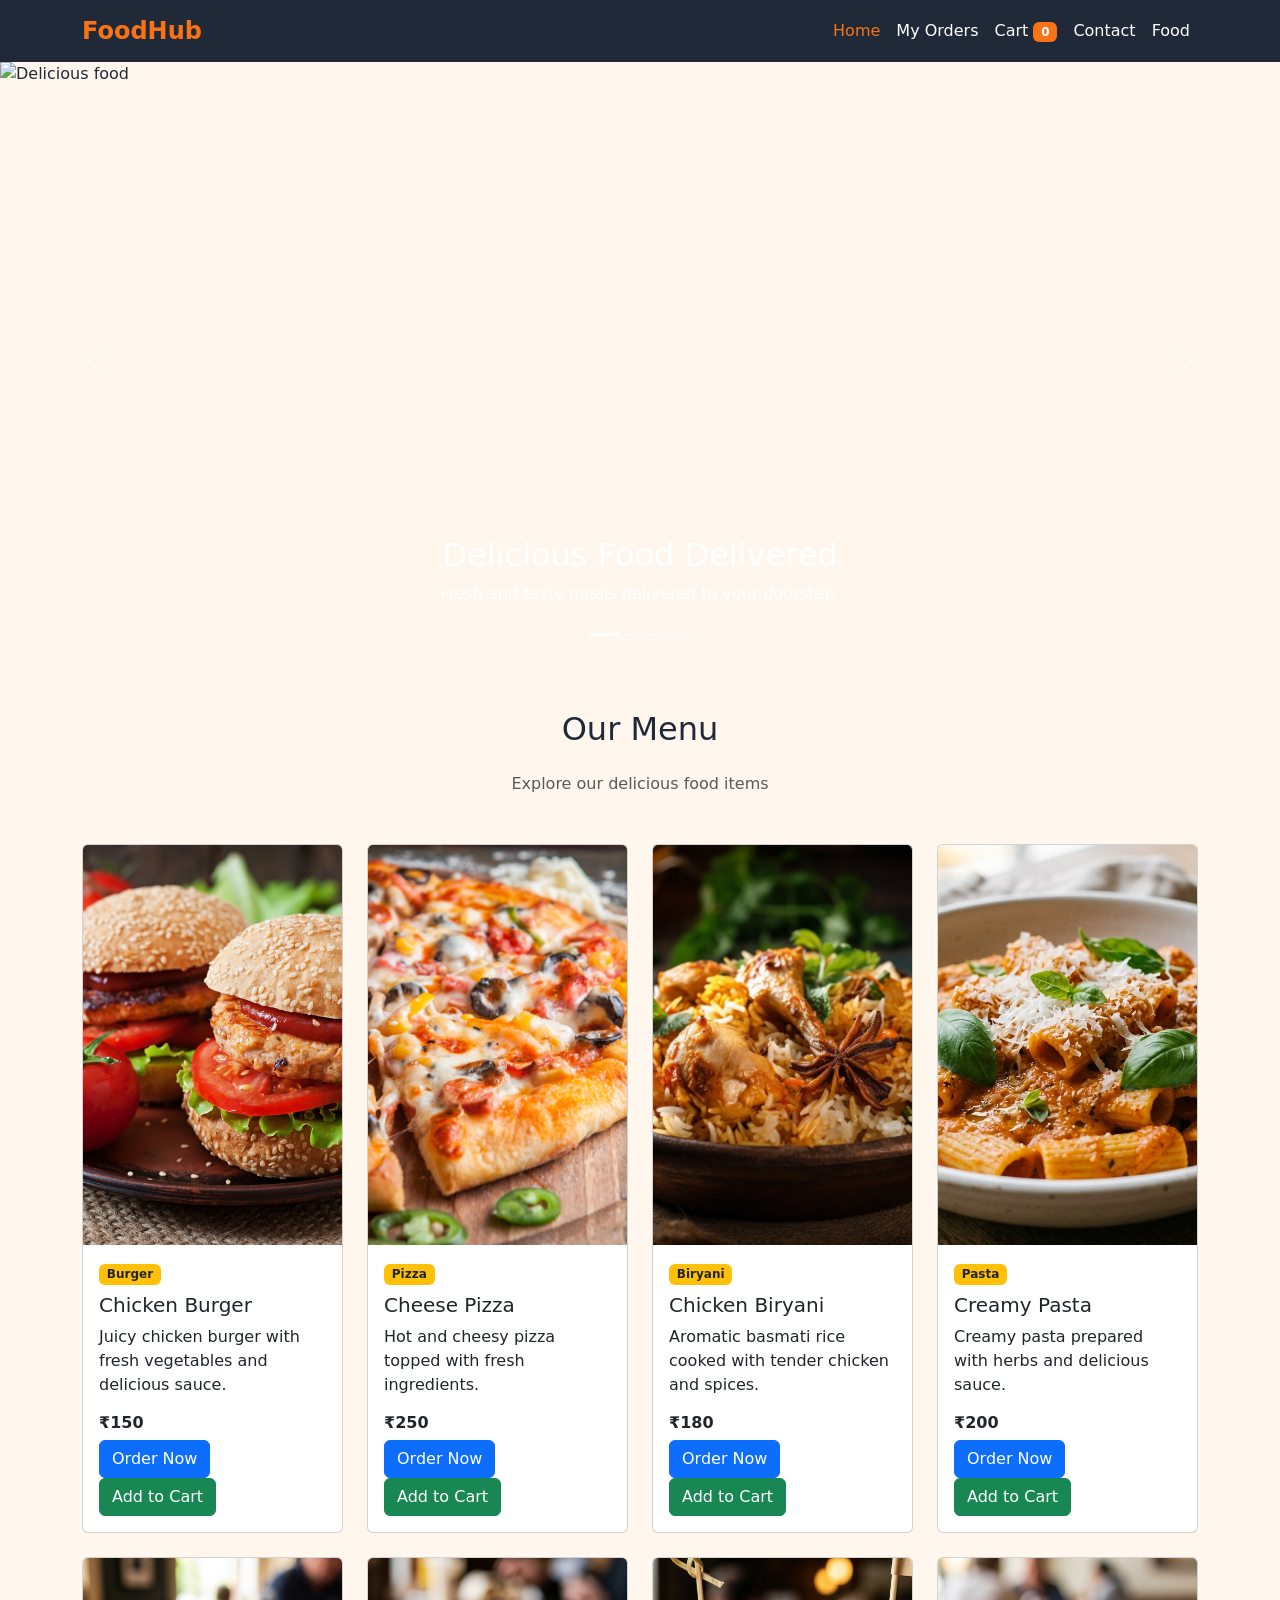
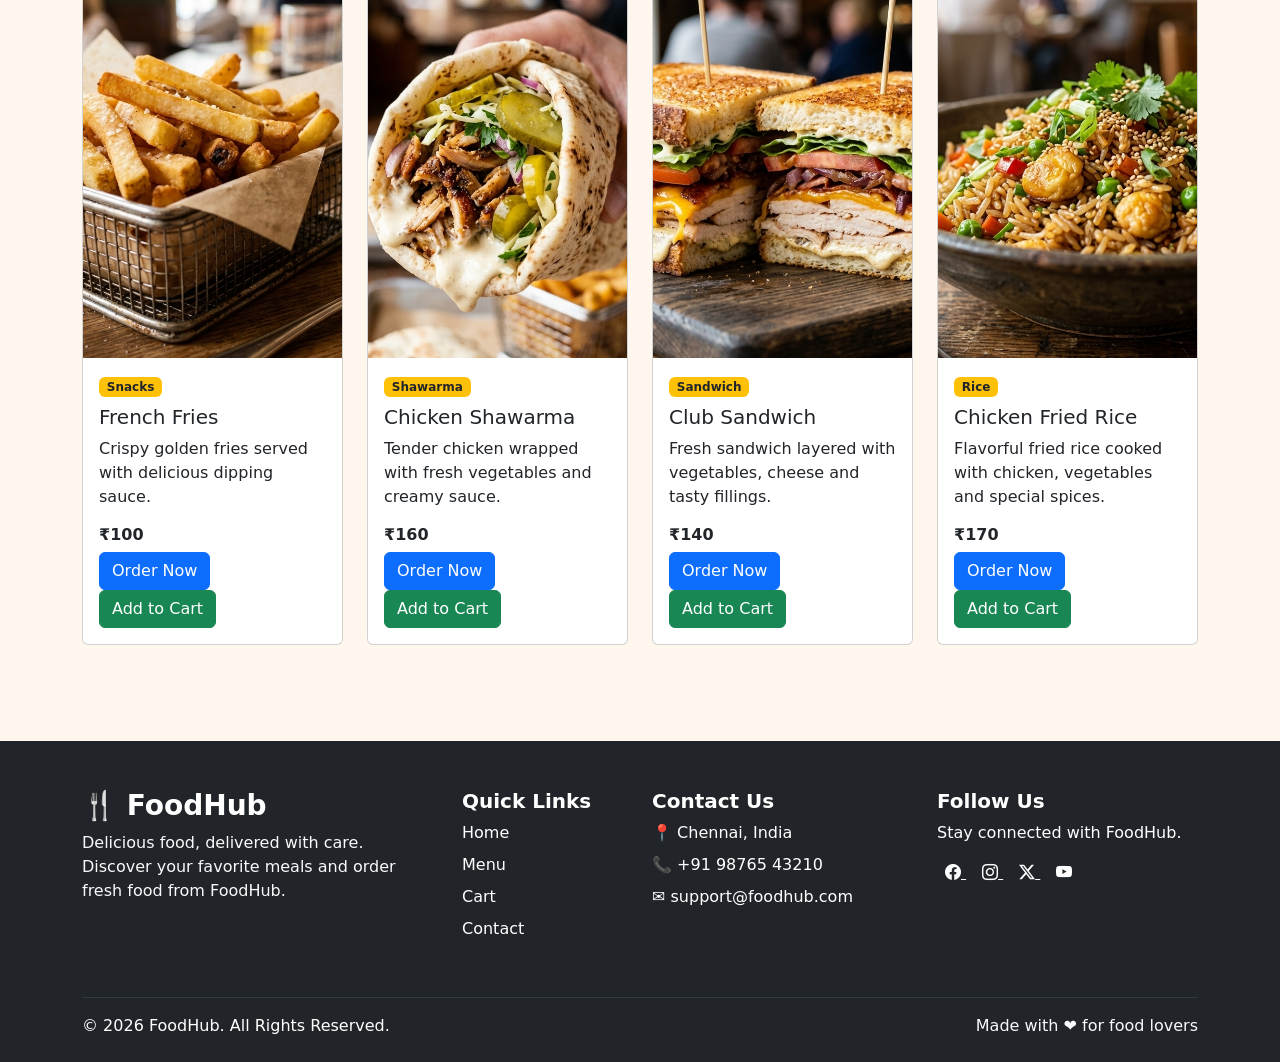
==== html/index.html @ 3384f921 "first commit" ====
<!DOCTYPE html>
<html lang="en">

<head>

    <meta charset="UTF-8">

    <meta name="viewport" content="width=device-width, initial-scale=1.0">

    <title>FoodHub - Food Ordering</title>
    <!-- Bootstrap CSS -->
    <link href="https://cdn.jsdelivr.net/npm/bootstrap@5.3.8/dist/css/bootstrap.min.css" rel="stylesheet">

    <link
    rel="stylesheet"
    href="https://cdn.jsdelivr.net/npm/bootstrap-icons@1.11.3/font/bootstrap-icons.min.css">

    <!-- Our Custom CSS -->
    <link rel="stylesheet" href="../css/style.css">

</head>

<body>

    <!-- Navigation Bar -->
    <nav class="navbar navbar-expand-lg navbar-dark foodhub-navbar">
        <div class="container">
            <!-- Logo -->
            <a class="navbar-brand fw-bold" href="index.html">
               FoodHub
            </a>
            <!-- Mobile Menu Button -->
            <button
                class="navbar-toggler"
                type="button"
                data-bs-toggle="collapse"
                data-bs-target="#foodhubNavbar"
                aria-controls="foodhubNavbar"
                aria-expanded="false"
                aria-label="Toggle navigation">
    
                <span class="navbar-toggler-icon"></span>
            </button>
    
            <!-- Navigation Links -->
            <div class="collapse navbar-collapse" id="foodhubNavbar">
    
                <ul class="navbar-nav ms-auto">
    
                    <li class="nav-item">
                        <a class="nav-link active" href="index.html">
                            Home
                        </a>
                    </li>
    
                    <li class="nav-item">
                        <a class="nav-link" href="order.html">
                            My Orders
                        </a>
                    </li>
    
                    <li class="nav-item">
                            <a class="nav-link" href="cart.html">
                                Cart
                                <span class="badge bg-danger">0</span>
                            </a>
                        </li>
    
                    <li class="nav-item">
                        <a class="nav-link" href="contact.html">
                            Contact
                        </a>
                    </li>
                    <li class="nav-item">
                        <a class="nav-link" href="food.html">
                            Food
                        </a>
                    </li>
                </ul>
            </div>
        </div>
    </nav>


    <!-- Main Content -->
    <main>

       <!-- Hero Food Carousel -->
    <section>
    
        <div id="foodCarousel" class="carousel slide" data-bs-ride="carousel"  data-bs-interval="3000">
    
            <!-- Carousel Indicators -->
            <div class="carousel-indicators">
    
                <button
                    type="button"
                    data-bs-target="#foodCarousel"
                    data-bs-slide-to="0"
                    class="active"
                    aria-current="true"
                    aria-label="Slide 1">
                </button>
    
                <button
                    type="button"
                    data-bs-target="#foodCarousel"
                    data-bs-slide-to="1"
                    aria-label="Slide 2">
                </button>
    
                <button
                    type="button"
                    data-bs-target="#foodCarousel"
                    data-bs-slide-to="2"
                    aria-label="Slide 3">
                </button>
    
            </div>
    
    
            <!-- Carousel Images -->
            <div class="carousel-inner">
    
                <!-- Slide 1 -->
                <div class="carousel-item active">
    
                    <img
                        src="https://images.unsplash.com/photo-1565299624946-b28f40a0ae38?auto=format&fit=crop&w=1600&q=80"
                        class="d-block w-100"
                        style="height: 600px; object-fit: cover;"
                        alt="Delicious food">
    
                    <div class="carousel-caption d-none d-md-block">
    
                        <h2>Delicious Food Delivered</h2>
    
                        <p>
                            Fresh and tasty meals delivered to your doorstep.
                        </p>
    
                    </div>
    
                </div>
    
    
                <!-- Slide 2 -->
                <div class="carousel-item">
    
                    <img
                        src="https://images.unsplash.com/photo-1568901346375-23c9450c58cd?auto=format&fit=crop&w=1600&q=80"
                         class="d-block w-100"
                         style="height: 600px; object-fit: cover;"
                        alt="Fresh pizza">
    
                    <div class="carousel-caption d-none d-md-block">
    
                        <h2>Fresh • Fast • Tasty</h2>
    
                        <p>
                            Your favorite food is just a few clicks away.
                        </p>
    
                    </div>
    
                </div>
    
    
                <!-- Slide 3 -->
                <div class="carousel-item">
    
                    <img
                       src="https://images.unsplash.com/photo-1547592180-85f173990554?auto=format&fit=crop&w=1600&q=80"
                         class="d-block w-100"
                         style="height: 600px; object-fit: cover;"
                        alt="Tasty meals">
    
                    <div class="carousel-caption d-none d-md-block">
    
                        <h2>Taste You'll Love</h2>
    
                        <p>
                            Discover delicious meals made for every craving.
                        </p>
    
                    </div>
    
                </div>
    
            </div>
    
    
            <!-- Previous Button -->
            <button
                class="carousel-control-prev"
                type="button"
                data-bs-target="#foodCarousel"
                data-bs-slide="prev">
    
                <span class="carousel-control-prev-icon"></span>
    
                <span class="visually-hidden">
                    Previous
                </span>
    
            </button>
    
    
            <!-- Next Button -->
            <button
                class="carousel-control-next"
                type="button"
                data-bs-target="#foodCarousel"
                data-bs-slide="next">
    
                <span class="carousel-control-next-icon"></span>
    
                <span class="visually-hidden">
                    Next
                </span>
    
            </button>
    
        </div>
    
    </section>
    
    
    <!-- Food Menu Section -->
    <section class="py-5">
    
        <div class="container">
    
            <!-- Section Heading -->
            <div class="text-center mb-5">
    
               <h2 id="foods" class="text-center mb-4">Our Menu</h2>
                <p class="text-muted">
                    Explore our delicious food items
                </p>
    
            </div>
    
    
            <!-- Food Cards Row -->
            <div class="row g-4">
    
    
                <!-- Chicken Burger -->
                <div class="col-12 col-md-6 col-lg-3">
    
                    <div class="card h-100">
    
                        <img
                            src="../images/food/Burger.jpg"
                            class="card-img-top"
                            alt="Chicken Burger">
    
                        <div class="card-body">
    
                            <span class="badge bg-warning text-dark mb-2">
                                Burger
                            </span>
    
                            <h5 class="card-title">
                                Chicken Burger
                            </h5>
    
                            <p class="card-text">
                                Juicy chicken burger with fresh vegetables
                                and delicious sauce.
                            </p>
    
                            <h6 class="fw-bold">
                                ₹150
                            </h6>
    
                            <a href="/Frontend/FoodHub/html/food.html?food=burger" class="btn btn-primary">
                             Order Now
                            </a>
                              <button
                                  type="button"
                                  class="btn btn-success home-add-cart"
                                  data-food="burger">
                                  Add to Cart
                              </button>
    
                        </div>
    
                    </div>
    
                </div>
    
    
                <!-- Pizza -->
                <div class="col-12 col-md-6 col-lg-3">
    
                    <div class="card h-100">
    
                        <img
                            src="../images/food/Pizza.jpg"
                            class="card-img-top"
                            alt="Pizza">
    
                        <div class="card-body">
    
                            <span class="badge bg-warning text-dark mb-2">
                                Pizza
                            </span>
    
                            <h5 class="card-title">
                                Cheese Pizza
                            </h5>
    
                            <p class="card-text">
                                Hot and cheesy pizza topped with fresh
                                ingredients.
                            </p>
    
                            <h6 class="fw-bold">
                                ₹250
                            </h6>
    
                            <a href="/Frontend/FoodHub/html/food.html?food=pizza" class="btn btn-primary">
                                Order Now
                            </a>
                            <button
                                  type="button"
                                  class="btn btn-success home-add-cart"
                                  data-food="pizza">
                                  Add to Cart
                              </button>
    
                        </div>
    
                    </div>
    
                </div>
    
    
                <!-- Chicken Biryani -->
                <div class="col-12 col-md-6 col-lg-3">
    
                    <div class="card h-100">
    
                        <img
                            src="../images/food/Biryani.jpg"
                            class="card-img-top"
                            alt="Chicken Biryani">
    
                        <div class="card-body">
    
                            <span class="badge bg-warning text-dark mb-2">
                                Biryani
                            </span>
    
                            <h5 class="card-title">
                                Chicken Biryani
                            </h5>
    
                            <p class="card-text">
                                Aromatic basmati rice cooked with tender
                                chicken and spices.
                            </p>
    
                            <h6 class="fw-bold">
                                ₹180
                            </h6>
    
                            <a href="/Frontend/FoodHub/html/food.html?food=biryani" class="btn btn-primary">
                                Order Now
                            </a>
                            <button
                                  type="button"
                                  class="btn btn-success home-add-cart"
                                  data-food="biryani">
                                  Add to Cart
                              </button>
    
                        </div>
    
                    </div>
    
                </div>
    
    
                <!-- Pasta -->
                <div class="col-12 col-md-6 col-lg-3">
    
                    <div class="card h-100">
    
                        <img
                            src="../images/food/Pasta.jpg"
                            class="card-img-top"
                            alt="Pasta">
    
                        <div class="card-body">
    
                            <span class="badge bg-warning text-dark mb-2">
                                Pasta
                            </span>
    
                            <h5 class="card-title">
                                Creamy Pasta
                            </h5>
    
                            <p class="card-text">
                                Creamy pasta prepared with herbs and
                                delicious sauce.
                            </p>
    
                            <h6 class="fw-bold">
                                ₹200
                            </h6>
    
                           <a href="/Frontend/FoodHub/html/food.html?food=pasta" class="btn btn-primary">
                                Order Now
                            </a>
                            <button
                                  type="button"
                                  class="btn btn-success home-add-cart"
                                  data-food="pasta">
                                  Add to Cart
                              </button>
    
                        </div>
    
                    </div>
    
                </div>
    
    
                <!-- French Fries -->
                <div class="col-12 col-md-6 col-lg-3">
    
                    <div class="card h-100">
    
                        <img
                            src="../images/food/Fries.jpg"
                            class="card-img-top"
                            alt="French Fries">
    
                        <div class="card-body">
    
                            <span class="badge bg-warning text-dark mb-2">
                                Snacks
                            </span>
    
                            <h5 class="card-title">
                                French Fries
                            </h5>
    
                            <p class="card-text">
                                Crispy golden fries served with delicious
                                dipping sauce.
                            </p>
    
                            <h6 class="fw-bold">
                                ₹100
                            </h6>
    
                            <a href="/Frontend/FoodHub/html/food.html?food=fries" class="btn btn-primary">
                                Order Now
                            </a>
                            <button
                                  type="button"
                                  class="btn btn-success home-add-cart"
                                  data-food="fries">
                                  Add to Cart
                              </button>
    
                        </div>
    
                    </div>
    
                </div>
    
    
                <!-- Chicken Shawarma -->
                <div class="col-12 col-md-6 col-lg-3">
    
                    <div class="card h-100">
    
                        <img
                            src="../images/food/Shawarma.jpg"
                            class="card-img-top"
                            alt="Chicken Shawarma">
    
                        <div class="card-body">
    
                            <span class="badge bg-warning text-dark mb-2">
                                Shawarma
                            </span>
    
                            <h5 class="card-title">
                                Chicken Shawarma
                            </h5>
    
                            <p class="card-text">
                                Tender chicken wrapped with fresh vegetables
                                and creamy sauce.
                            </p>
    
                            <h6 class="fw-bold">
                                ₹160
                            </h6>
    
                            <a href="/Frontend/FoodHub/html/food.html?food=shawarma" class="btn btn-primary">
                                Order Now
                            </a>
                            <button
                                  type="button"
                                  class="btn btn-success home-add-cart"
                                  data-food="shawarma">
                                  Add to Cart
                              </button>
    
                        </div>
    
                    </div>
    
                </div>
    
    
                <!-- Sandwich -->
                <div class="col-12 col-md-6 col-lg-3">
    
                    <div class="card h-100">
    
                        <img
                            src="../images/food/Sandwich.jpg"
                            class="card-img-top"
                            alt="Sandwich">
    
                        <div class="card-body">
    
                            <span class="badge bg-warning text-dark mb-2">
                                Sandwich
                            </span>
    
                            <h5 class="card-title">
                                Club Sandwich
                            </h5>
    
                            <p class="card-text">
                                Fresh sandwich layered with vegetables,
                                cheese and tasty fillings.
                            </p>
       
                               <h6 class="fw-bold">
                                   ₹140
                               </h6>
       
                               <a href="/Frontend/FoodHub/html/food.html?food=sandwich" class="btn btn-primary">
                                  Order Now
                               </a>
                               <button
                                  type="button"
                                  class="btn btn-success home-add-cart"
                                  data-food="sandwich">
                                  Add to Cart
                              </button>
                           </div>
       
                       </div>
       
                   </div>
       
       
                   <!-- Fried Rice -->
                   <div class="col-12 col-md-6 col-lg-3">
       
                       <div class="card h-100">
       
                           <img
                               src="../images/food/Rice.jpg"
                               class="card-img-top"
                                alt="Fried Rice">
   
                       <div class="card-body">
   
                           <span class="badge bg-warning text-dark mb-2">
                               Rice
                           </span>
   
                           <h5 class="card-title">
                               Chicken Fried Rice
                           </h5>
   
                           <p class="card-text">
                               Flavorful fried rice cooked with chicken,
                               vegetables and special spices.
                           </p>
   
                           <h6 class="fw-bold">
                               ₹170
                           </h6>
                            <a href="/Frontend/FoodHub/html/food.html?food=friedrice" class="btn btn-primary">
                                Order Now
                            </a>
                            <button
                                  type="button"
                                  class="btn btn-success home-add-cart"
                                  data-food="friedrice">
                                  Add to Cart
                              </button>
                       </div>
   
                   </div>
   
               </div>
   
   
           </div>
   
       </div>
   
   </section>

    </main>


    <!-- Footer -->
    <footer class="bg-dark text-white pt-5 pb-4 mt-5">

    <div class="container">

        <div class="row">

            <!-- Brand -->
            <div class="col-12 col-md-6 col-lg-4 mb-4">

                <h3 class="fw-bold">🍴 FoodHub</h3>

                <p class="text-light">
                    Delicious food, delivered with care.
                    Discover your favorite meals and order
                    fresh food from FoodHub.
                </p>

            </div>


            <!-- Quick Links -->
            <div class="col-12 col-md-6 col-lg-2 mb-4">

                <h5 class="fw-bold">Quick Links</h5>

                <ul class="list-unstyled">

                    <li class="mb-2">
                        <a href="index.html"
                           class="text-white text-decoration-none">
                            Home
                        </a>
                    </li>

                    <li class="mb-2">
                        <a href="index.html#foods"
                           class="text-white text-decoration-none">
                            Menu
                        </a>
                    </li>

                    <li class="mb-2">
                        <a href="cart.html"
                           class="text-white text-decoration-none">
                            Cart
                        </a>
                    </li>

                    <li>
                        <a href="contact.html"
                           class="text-white text-decoration-none">
                            Contact
                        </a>
                    </li>

                </ul>

            </div>


            <!-- Contact -->
            <div class="col-12 col-md-6 col-lg-3 mb-4">

                <h5 class="fw-bold">Contact Us</h5>

                <p class="mb-2">
                    📍 Chennai, India
                </p>

                <p class="mb-2">
                    📞 +91 98765 43210
                </p>

                <p class="mb-2">
                    ✉️ support@foodhub.com
                </p>

            </div>


            <!-- Social Media -->
            <div class="col-12 col-md-6 col-lg-3 mb-4">

                <h5 class="fw-bold">Follow Us</h5>

                <p>
                    Stay connected with FoodHub.
                </p>

                <!-- Social Media Icons -->
                <div class="social-icons mb-3">
                    <a href="#" class="text-white mx-2"> <i class="bi bi-facebook"></i> </a> 
                    <a href="#" class="text-white mx-2"> <i class="bi bi-instagram"></i> </a>
                    <a href="#" class="text-white mx-2"> <i class="bi bi-twitter-x"></i> </a> 
                    <a href="#" class="text-white mx-2"> <i class="bi bi-youtube"></i> </a> 
                </div>

            </div>

        </div>


        <hr class="border-secondary">


        <!-- Bottom Footer -->

        <div class="row align-items-center">

            <div class="col-md-6 text-center text-md-start">

                <p class="mb-0">
                    © 2026 FoodHub. All Rights Reserved.
                </p>

            </div>

            <div class="col-md-6 text-center text-md-end mt-2 mt-md-0">

                <span class="text-light">
                    Made with ❤️ for food lovers
                </span>

            </div>

        </div>

    </div>

    </footer>

    <!-- Bootstrap JavaScript -->
    <script src="https://cdn.jsdelivr.net/npm/bootstrap@5.3.8/dist/js/bootstrap.bundle.min.js"></script>

    <script src="../js/script.js"></script>
</body>

</html>
---- css/style.css ----
/* FoodHub Custom CSS */


body {
    background-color: var(--cream-bg);
    color: var(--charcoal);

    min-height: 100vh;
    display: flex;
    flex-direction: column;
}

/* Food images */
.card-img-top {
    height: 400px;
    object-fit: cover;
}

/* Food cards */
.card {
    transition: transform 0.3s ease, box-shadow 0.3s ease;
}

/* Card hover effect */
.card:hover {
    transform: translateY(-5px);
    box-shadow: 0 8px 20px rgba(0, 0, 0, 0.15);
}

/* Carousel images */
.carousel-item img {
    height: 50px;
    width: 100%;
    object-fit: cover;
}

/* Order page food image */
#foodImage {
    width: 100%;
    height: 400px;
    object-fit: cover;
    object-position: center;
}

/* ==============================
   FOODHUB LOGO
   ============================== */

.foodhub-logo {
    height: 45px;
    width: auto;
    display: block;
}

/* ==============================
   RESPONSIVE DESIGN
   ============================== */

@media (max-width: 768px) {

    /* Carousel */
    .carousel-item img {
        height: 250px;
    }

    /* Order page image */
    .order-image-container {
        height: 300px;
    }

    /* Card images */
    .card-img-top {
        height: 180px;
    }

    /* Navbar */
    .navbar-brand {
        font-size: 20px;
    }

    /* Headings */
    h1 {
        font-size: 28px;
    }

    h2 {
        font-size: 24px;
    }

    h3 {
        font-size: 22px;
    }
}

/* ==============================
   FOODHUB COLOR PALETTE
   ============================== */

:root {
    --primary-orange: #F97316;
    --orange-hover: #EA580C;
    --accent-yellow: #F59E0B;
    --cream-bg: #FFF7ED;
    --dark-brown: #431407;
    --charcoal: #1F2937;
    --white: #FFFFFF;
    --success-green: #16A34A;
}


/* ==============================
   GLOBAL STYLES
   ============================== */

body {
    background-color: var(--cream-bg);
    color: var(--charcoal);
}


/* ==============================
   FOODHUB NAVBAR
   ============================== */

.foodhub-navbar {
    background-color: var(--charcoal);
}


/* FoodHub Logo */

.foodhub-navbar .navbar-brand {
    color: var(--primary-orange);
    font-weight: 700;
    font-size: 24px;
}


/* Navbar Links */

.foodhub-navbar .nav-link {
    color: var(--white);
    transition: color 0.3s ease;
}


/* Navbar Link Hover */

.foodhub-navbar .nav-link:hover {
    color: var(--accent-yellow);
}


/* Active Link */

.foodhub-navbar .nav-link.active {
    color: var(--primary-orange);
}


/* Cart Badge */

.foodhub-navbar .badge {
    background-color: var(--primary-orange) !important;
}

/* Footer */
footer {
    margin-top: 40px;
}
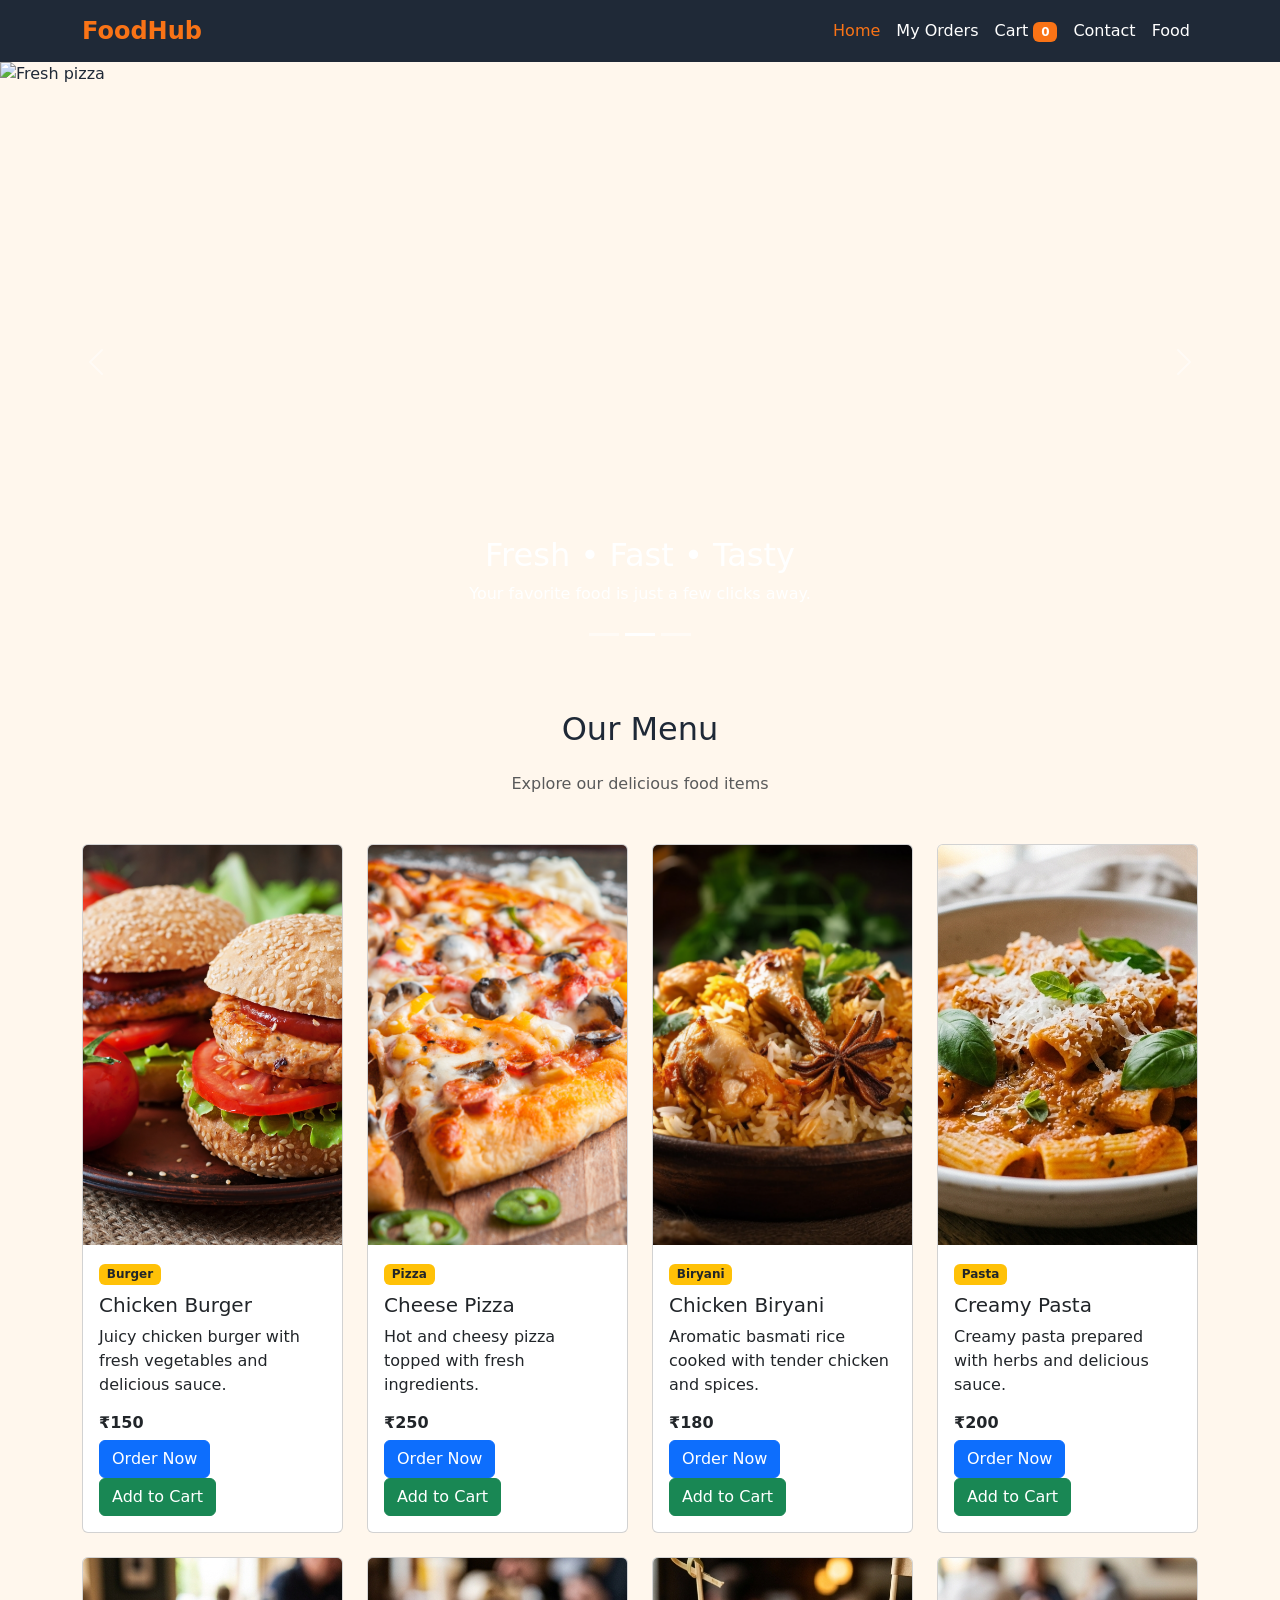
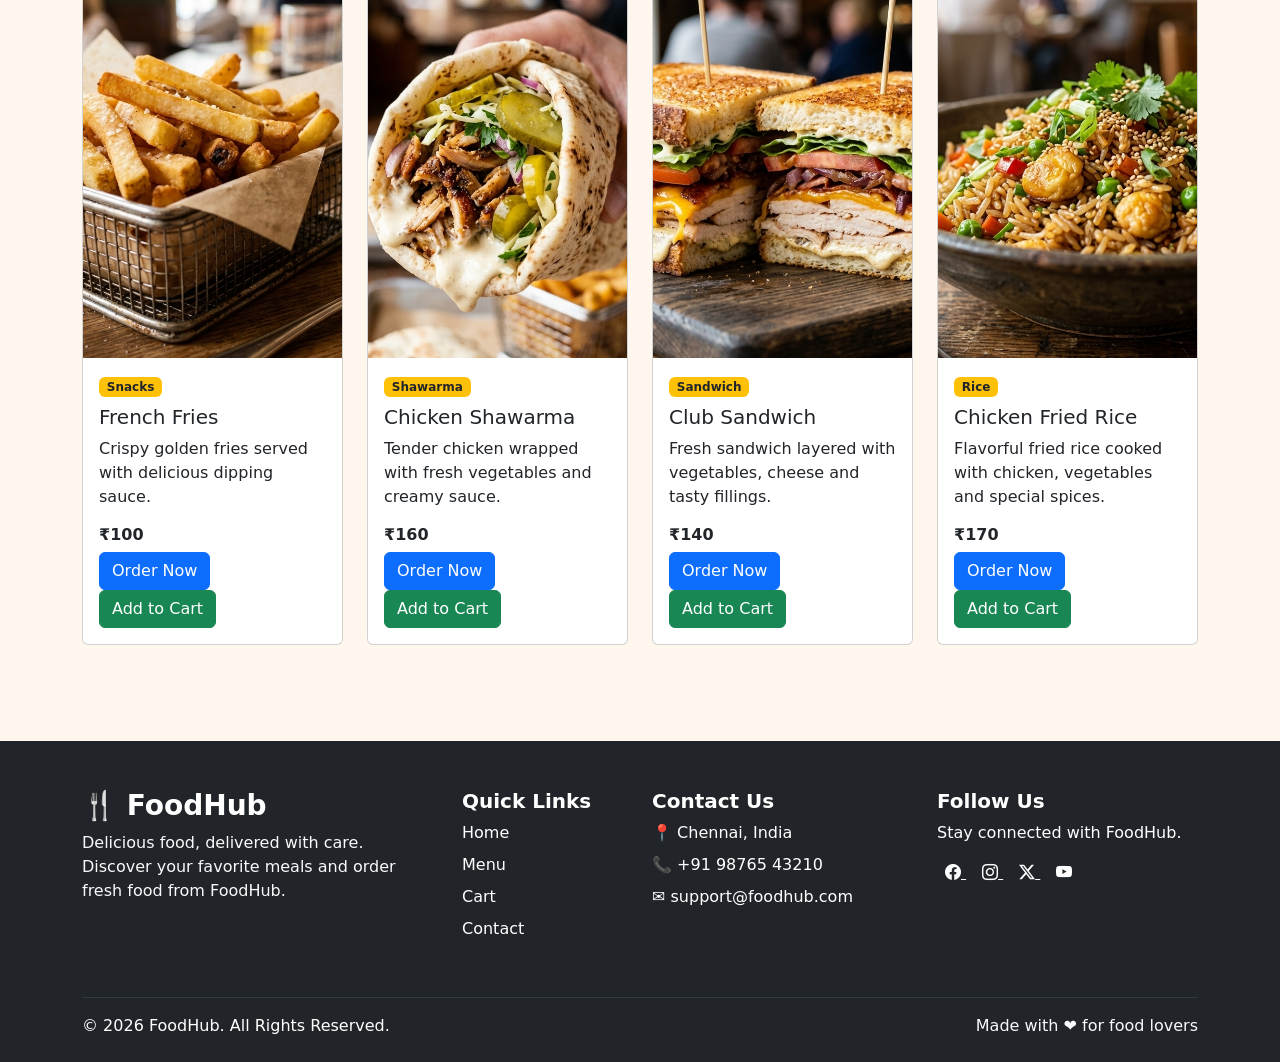
==== commit 5b48324c: "final" ====
--- a/html/index.html
+++ b/html/index.html
@@ -275,7 +275,7 @@
                                 ₹150
                             </h6>
     
-                            <a href="/Frontend/FoodHub/html/food.html?food=burger" class="btn btn-primary">
+                            <a href="food.html?food=burger" class="btn btn-primary">
                              Order Now
                             </a>
                               <button
@@ -321,7 +321,7 @@
                                 ₹250
                             </h6>
     
-                            <a href="/Frontend/FoodHub/html/food.html?food=pizza" class="btn btn-primary">
+                            <a href="food.html?food=pizza" class="btn btn-primary">
                                 Order Now
                             </a>
                             <button
@@ -367,7 +367,7 @@
                                 ₹180
                             </h6>
     
-                            <a href="/Frontend/FoodHub/html/food.html?food=biryani" class="btn btn-primary">
+                            <a href="food.html?food=biryani" class="btn btn-primary">
                                 Order Now
                             </a>
                             <button
@@ -413,7 +413,7 @@
                                 ₹200
                             </h6>
     
-                           <a href="/Frontend/FoodHub/html/food.html?food=pasta" class="btn btn-primary">
+                           <a href="food.html?food=pasta" class="btn btn-primary">
                                 Order Now
                             </a>
                             <button
@@ -459,7 +459,7 @@
                                 ₹100
                             </h6>
     
-                            <a href="/Frontend/FoodHub/html/food.html?food=fries" class="btn btn-primary">
+                            <a href="food.html?food=fries" class="btn btn-primary">
                                 Order Now
                             </a>
                             <button
@@ -505,7 +505,7 @@
                                 ₹160
                             </h6>
     
-                            <a href="/Frontend/FoodHub/html/food.html?food=shawarma" class="btn btn-primary">
+                            <a href="food.html?food=shawarma" class="btn btn-primary">
                                 Order Now
                             </a>
                             <button
@@ -551,7 +551,7 @@
                                    ₹140
                                </h6>
        
-                               <a href="/Frontend/FoodHub/html/food.html?food=sandwich" class="btn btn-primary">
+                               <a href="food.html?food=sandwich" class="btn btn-primary">
                                   Order Now
                                </a>
                                <button
@@ -595,7 +595,7 @@
                            <h6 class="fw-bold">
                                ₹170
                            </h6>
-                            <a href="/Frontend/FoodHub/html/food.html?food=friedrice" class="btn btn-primary">
+                            <a href="food.html?food=friedrice" class="btn btn-primary">
                                 Order Now
                             </a>
                             <button
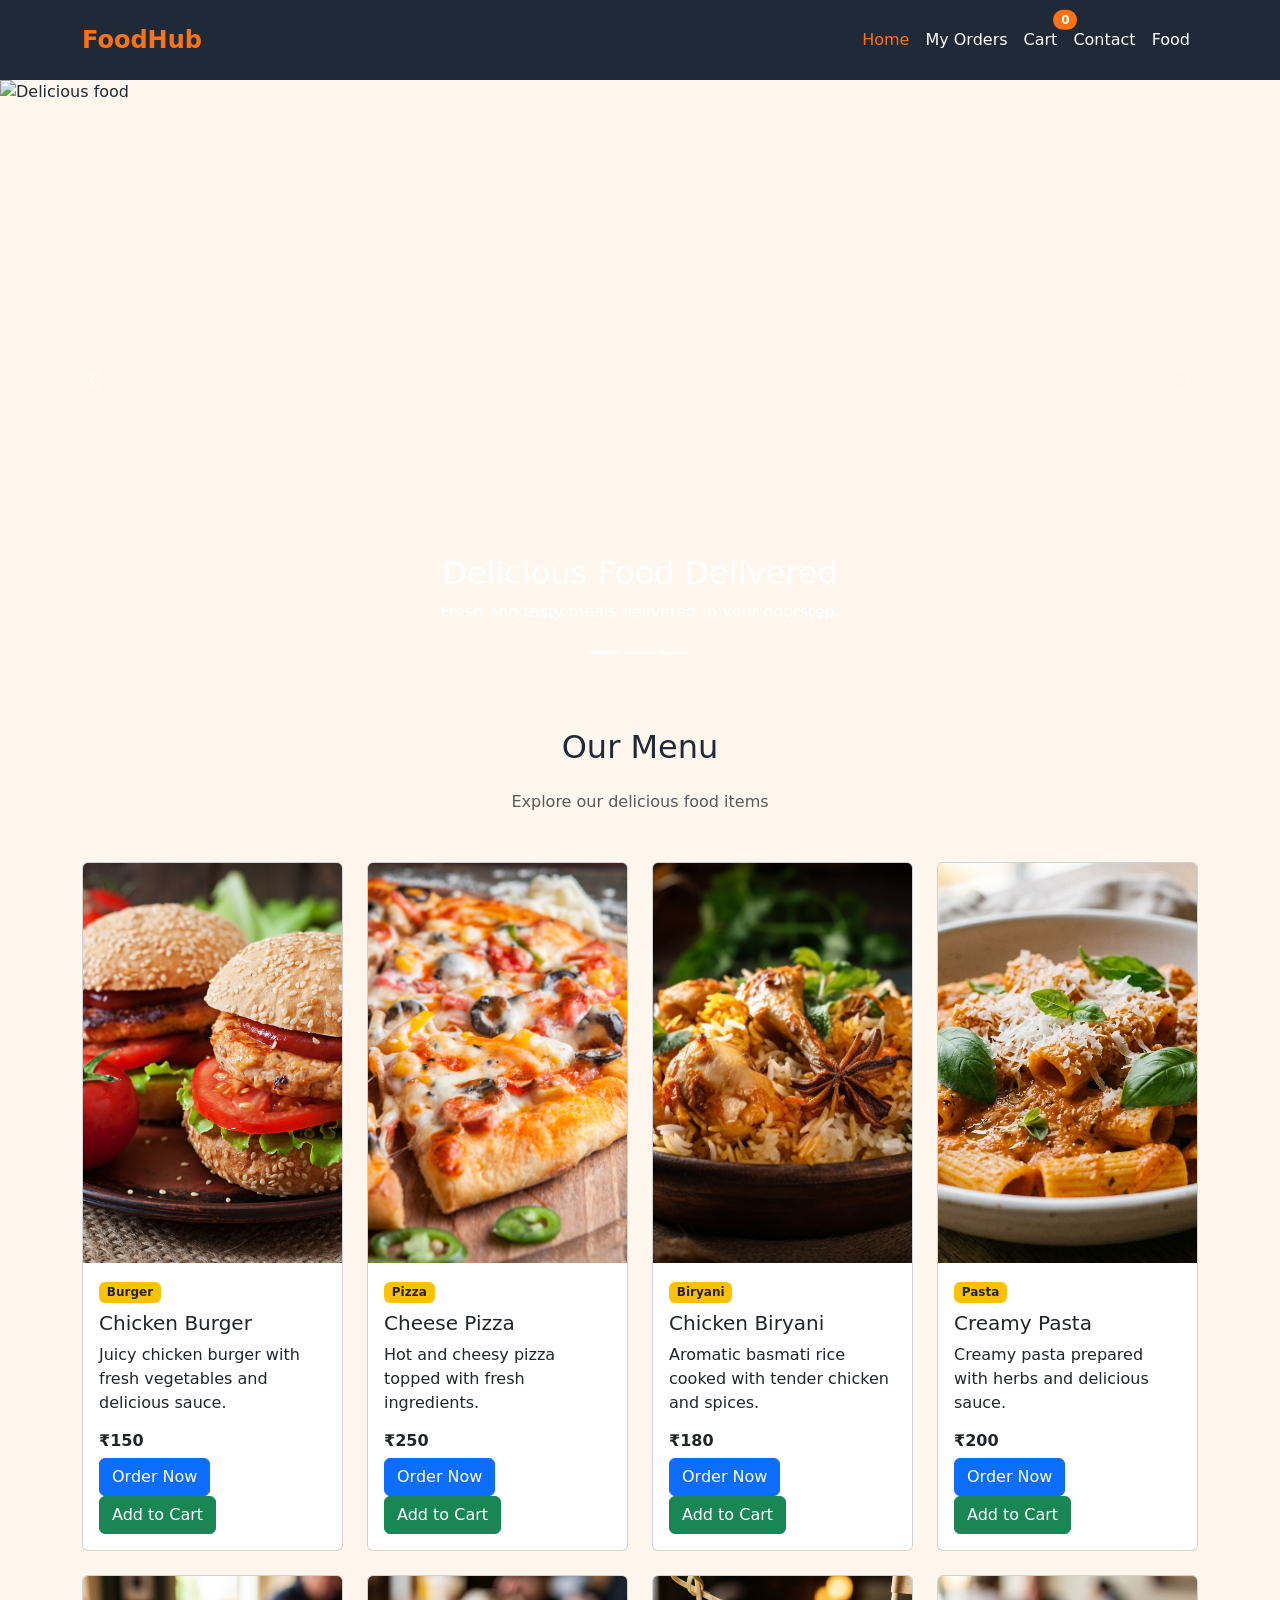
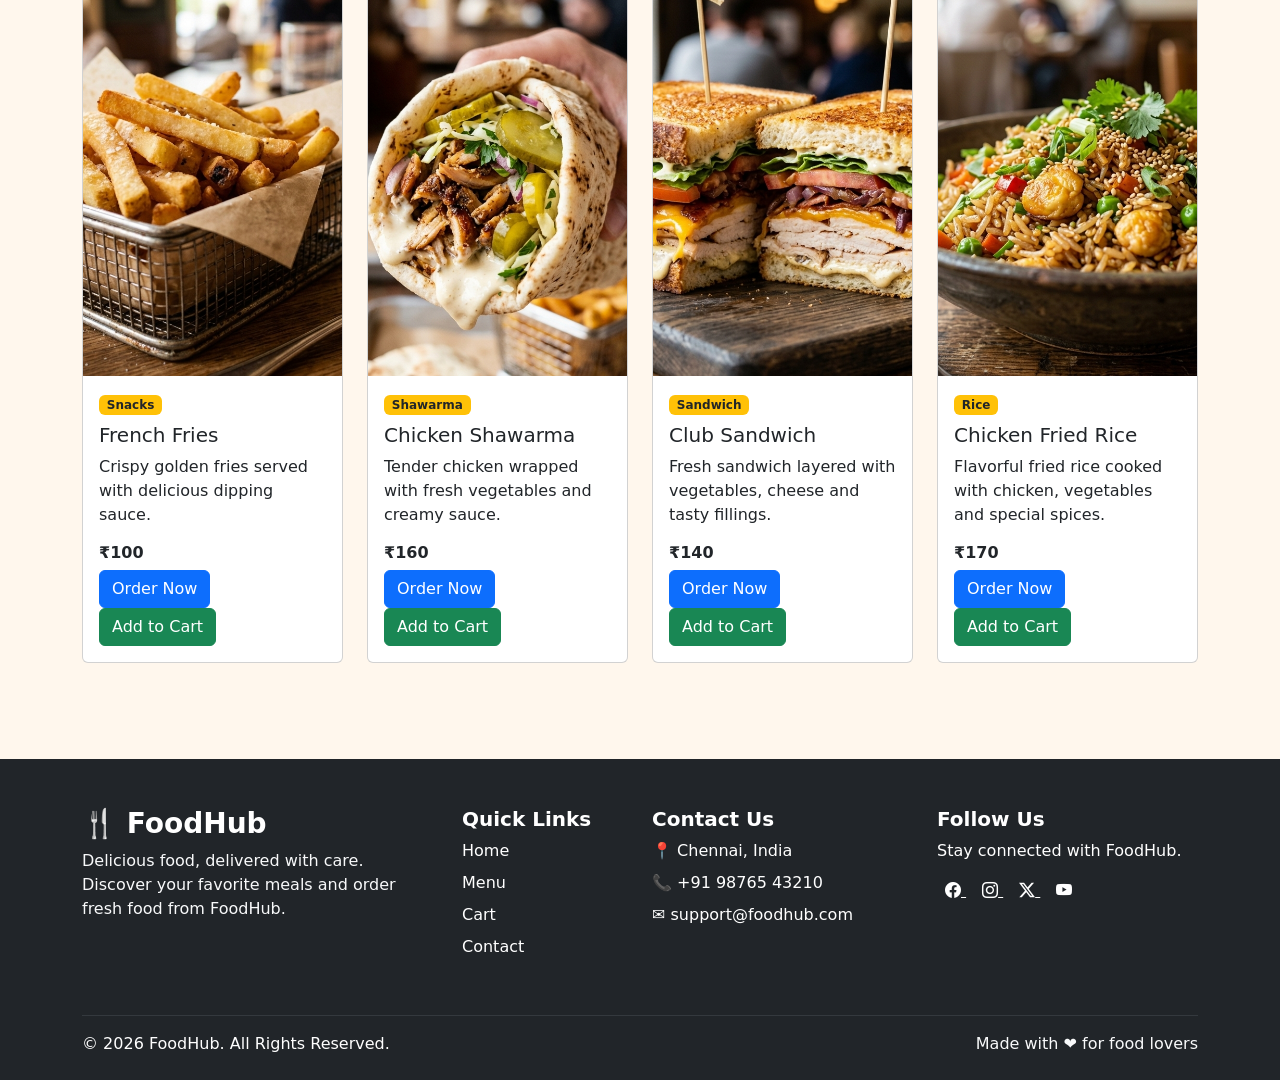
==== commit f587d983: "final" ====
--- a/html/index.html
+++ b/html/index.html
@@ -60,10 +60,18 @@
                     </li>
     
                     <li class="nav-item">
-                            <a class="nav-link" href="cart.html">
-                                Cart
-                                <span class="badge bg-danger">0</span>
-                            </a>
+                            <a
+                            class="nav-link position-relative"
+                            href="cart.html">
+                    
+                            Cart
+                    
+                        <span
+                            class="badge position-absolute top-0 start-100 translate-middle rounded-pill">
+                            0
+                        </span>
+                    
+                        </a>
                         </li>
     
                     <li class="nav-item">
--- a/css/style.css
+++ b/css/style.css
@@ -1,5 +1,4 @@
 /* FoodHub Custom CSS */
-
 
 body {
     background-color: var(--cream-bg);
@@ -124,6 +123,9 @@
 
 .foodhub-navbar {
     background-color: var(--charcoal);
+     min-height: 80px;
+    display: flex;
+    align-items: center;
 }
 
 
@@ -164,6 +166,11 @@
     background-color: var(--primary-orange) !important;
 }
 
+.order-page { 
+    min-height: 200px; 
+    padding-bottom: 200px;
+ }
+
 /* Footer */
 footer {
     margin-top: 40px;
